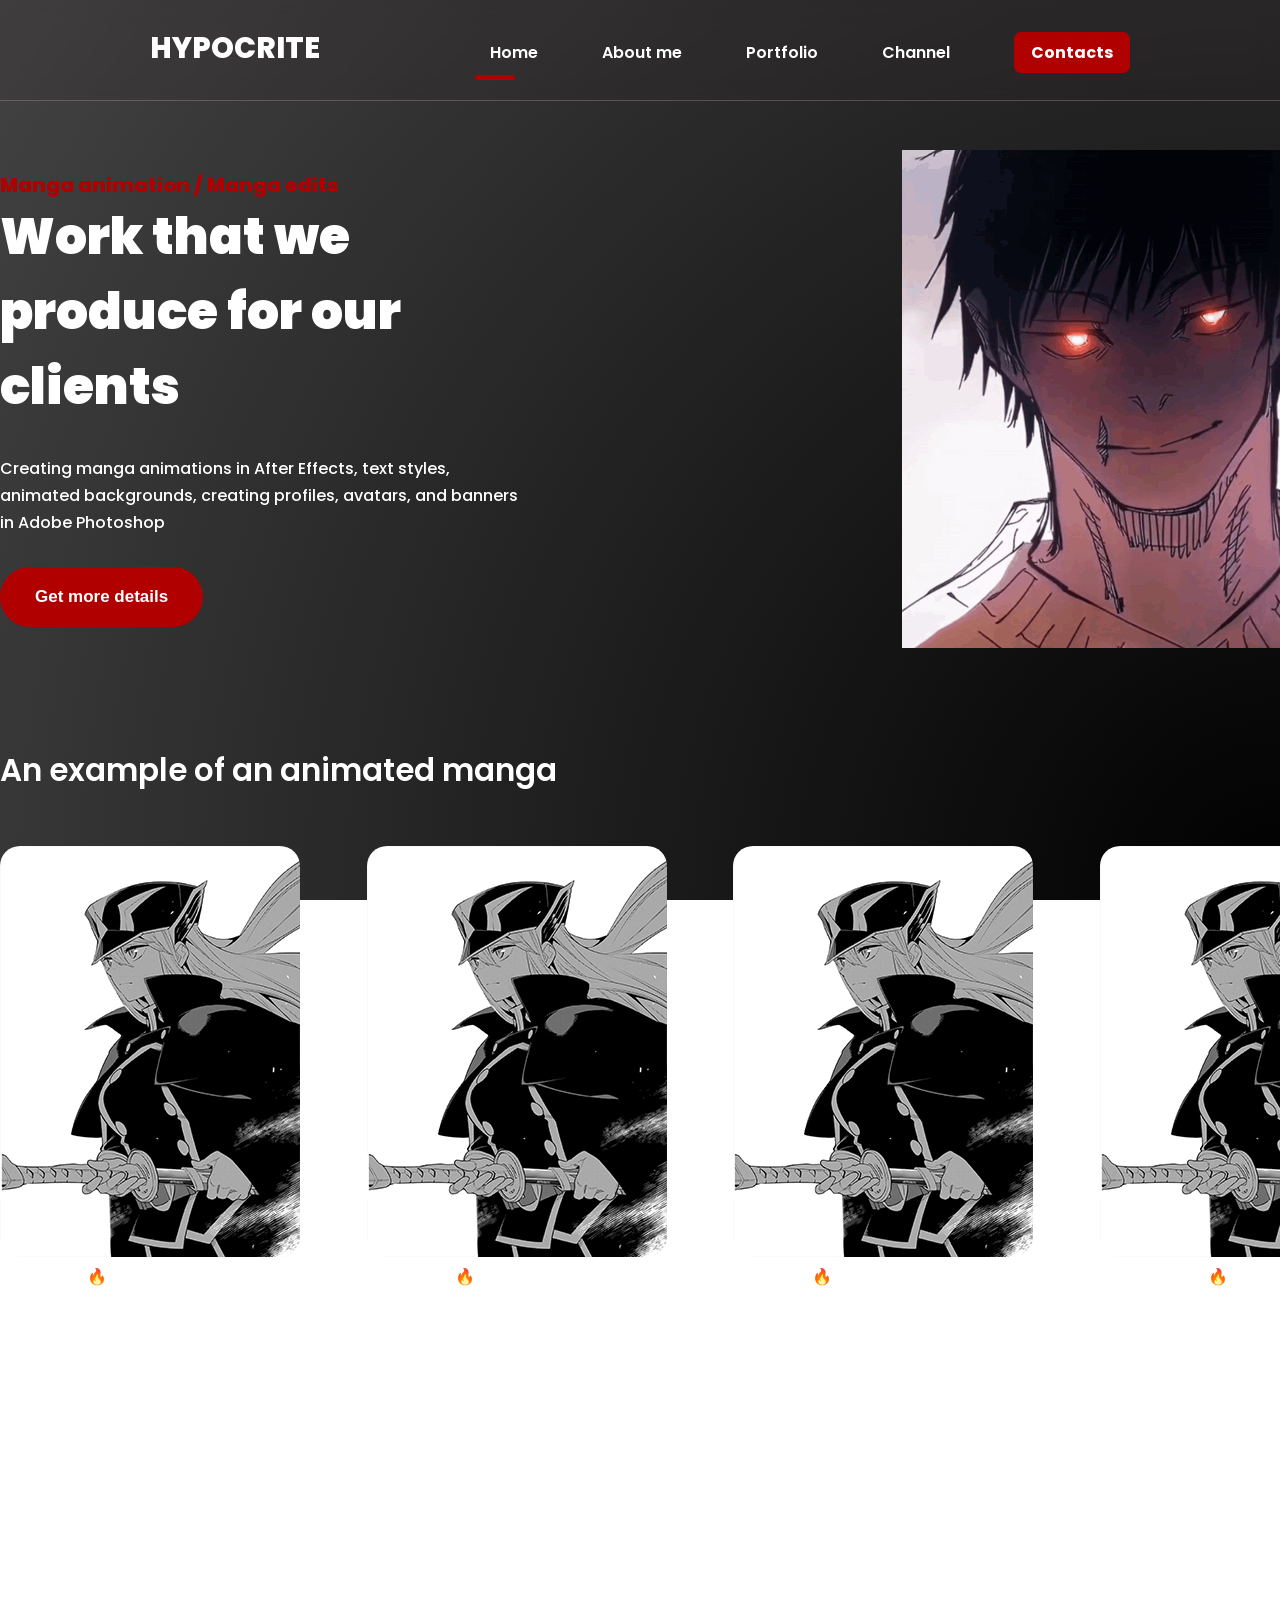
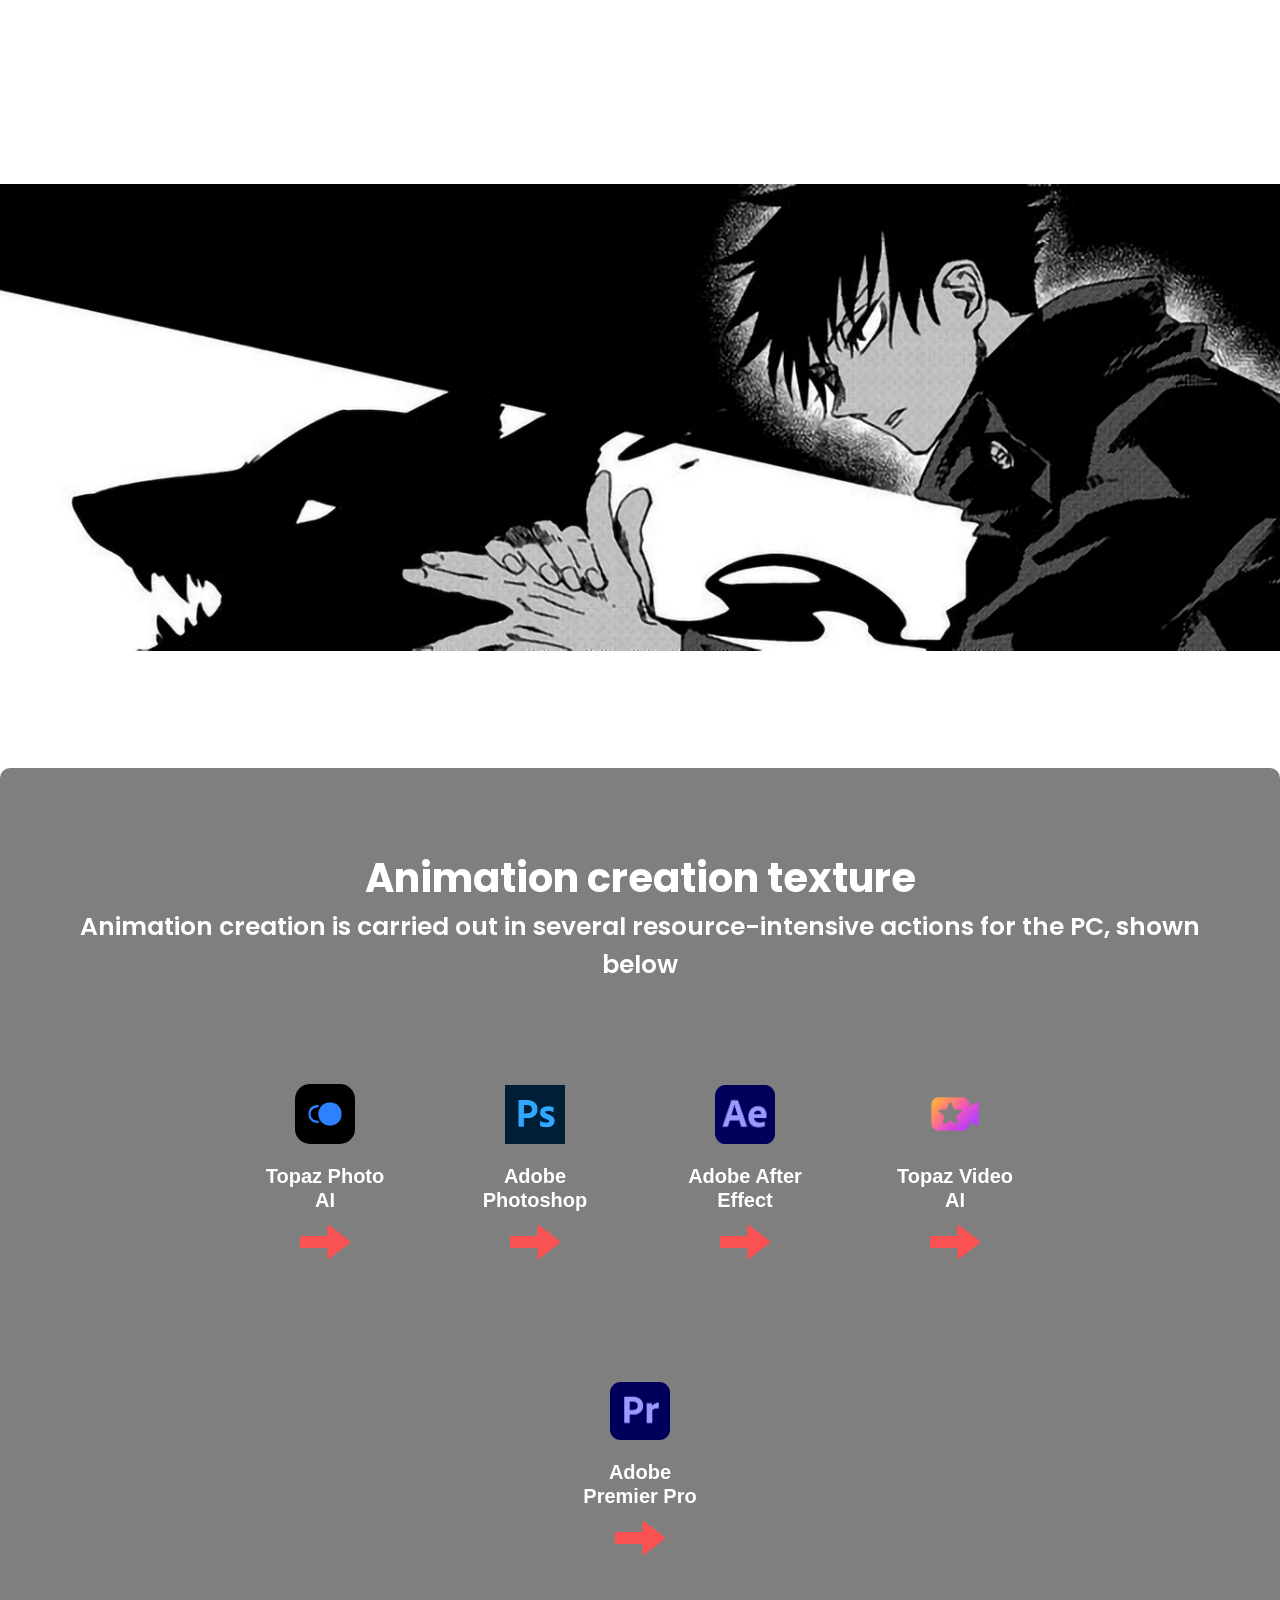
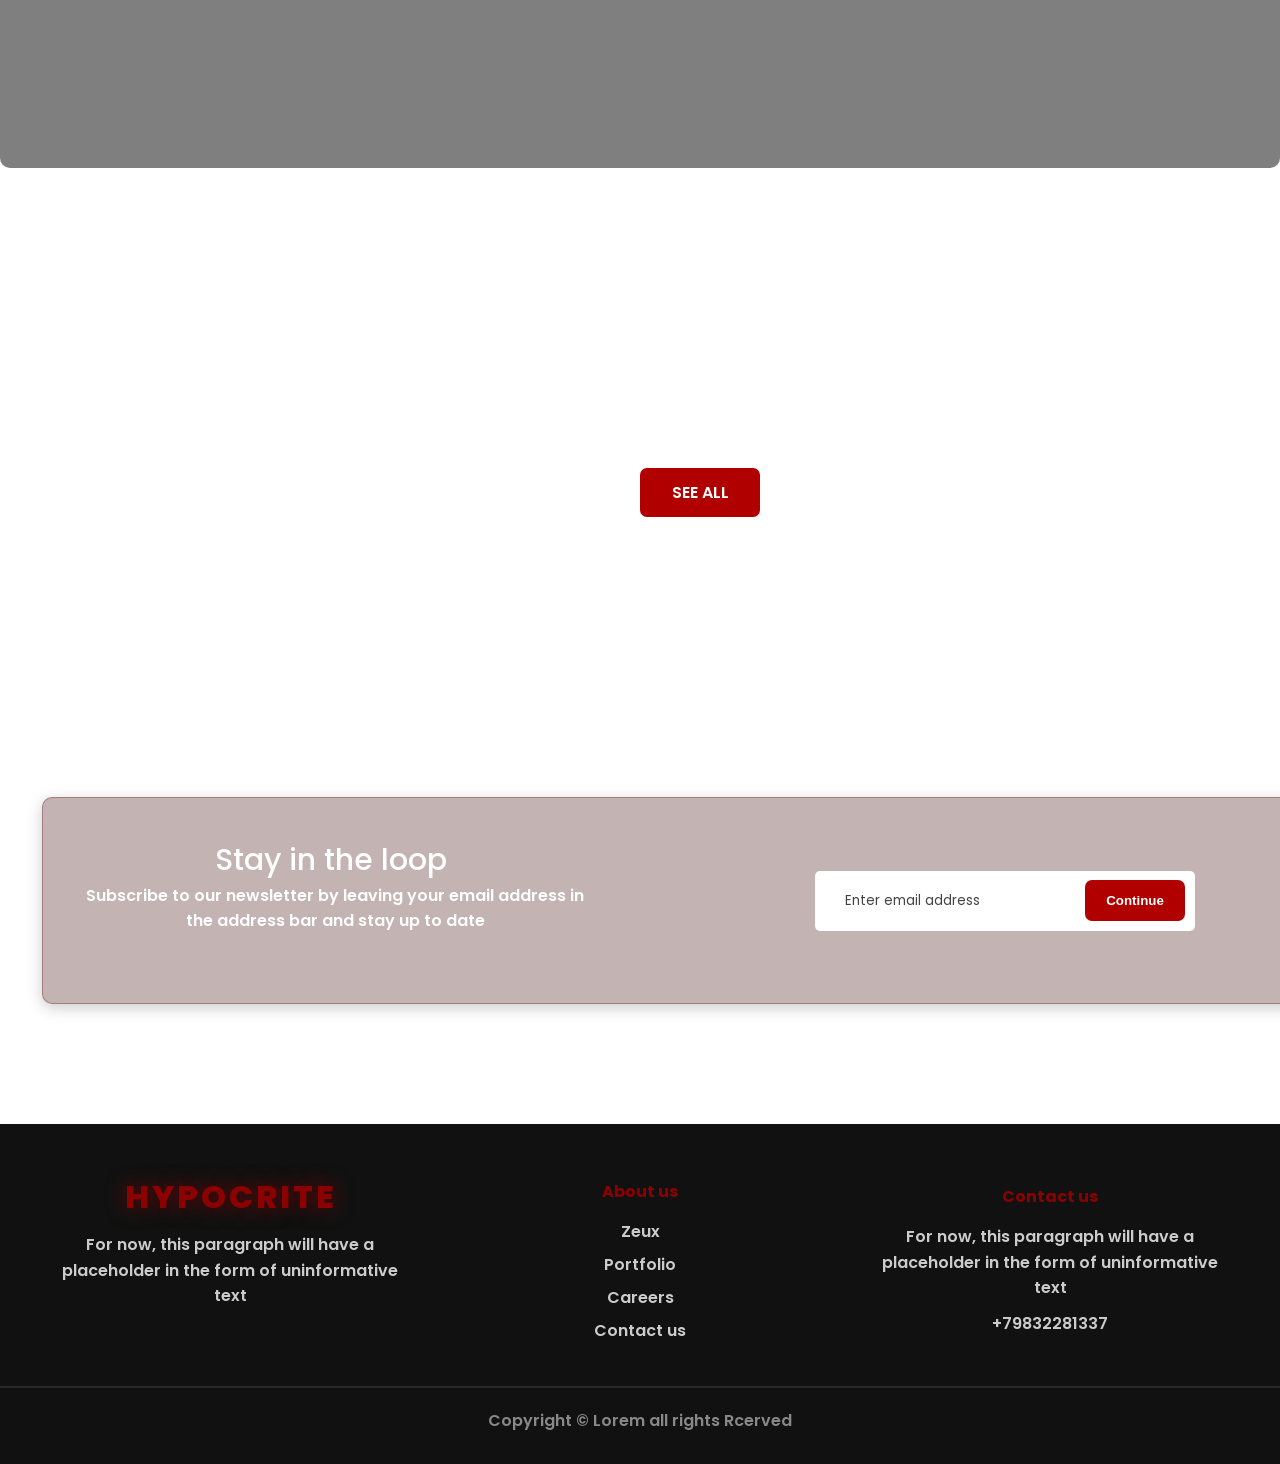
==== templates/index.html @ 6d71b004 "Первый коммит: добавлен проект" ====
<!DOCTYPE html>
<html lang="en">
<head>
    <meta charset="UTF-8">
    <meta name="viewport" content="width=device-width, initial-scale=1.0">
    <title>Edits from HYPOCRITE</title>
    <link rel="stylesheet" href="/static/css/style.css">

    <script defer src="/static/js/script.js"></script>
</head>
<body>
    <div class="animated-gradient">
        <header id="header" class="container">
            <span class="logo">HYPOCRITE</span>
            <nav>
                <ul>
                    <li class="active"><a href="#">Home</a></li>
                    <li><a href="#">About me</a></li>
                    <li><a href="#">Portfolio</a></li>
                    <li><a href="#">Channel</a></li>
                    <li class="btn"> <a href="#">Contacts</a></li>
                </ul>
            </nav>
        </header>   
        <div class="hero container">
            <div class="hero--info">
                <h2>Manga animation / Manga edits</h2>
                <h1>Work that we produce for our clients</h1>
                <p>Creating manga animations in After Effects, text styles, animated backgrounds, creating profiles, avatars, and banners in Adobe Photoshop</p>
                <button class="btn">Get more details</button>
            </div>
            <img src="/static/img/manga-toji.gif" alt="">
        </div>
        <div class="container animation">
            <a href="#" class="see-all">SEE ALL</a>
            <h3>An example of an animated manga</h3>

            <div class="games">
                <div class="block">
                    <img src="/static/img/Kyoka.jpg" alt="">
                    <span><img src="" alt="">🔥Uzen Kyouka</span>
                </div>
                <div class="block">
                    <img src="/static/img/Kyoka.jpg" alt="">
                    <span><img src="" alt="">🔥Tenka Izumo</span>
                </div>
                <div class="block">
                    <img src="/static/img/Kyoka.jpg" alt="">
                    <span><img src="" alt="">🔥Ren Yamashiro</span>
                </div>
                <div class="block">
                    <img src="/static/img/Kyoka.jpg" alt="">
                    <span><img src="" alt="">🔥Shikoku</span>
                </div>
            </div>
        </div>
        <div class="container text-information">
            <p>Information is not available yet, but it will be available soon</p>
        </div>
        
        <div class="container banner">
            <h3>Text stub</h3>
            <p>For now, this paragraph will have a placeholder in the form of uninformative text</p>
            <img src="/static/img/banner.jpg" alt="">
        </div>
        <section class="parallax-block">
            <div class="parallax-content">
                <h3>Animation creation texture</h3>
                <p>Animation creation is carried out in several resource-intensive actions for the PC, shown below</p>
                <div class="info">
                    <div class="blocks">
                        <img src="/static/img/topaz-photo.svg" alt="" class="icon">
                        <p>Topaz Photo AI</p>
                        <img src="/static/img/strelka.png" alt="" class="icon">
                    </div>
                    <div class="blocks">
                        <img src="/static/img/photoshop.png" alt="" class="icon">
                        <p>Adobe Photoshop</p>
                        <img src="/static/img/strelka.png" alt="" class="icon">
                    </div>
                    <div class="blocks">
                        <img src="/static/img/after-effects-icon-logo.png" alt="" class="icon">
                        <p>Adobe After Effect</p>
                        <img src="/static/img/strelka.png" alt="" class="icon">
                    </div>
                    <div class="blocks">
                        <img src="/static/img/topazvideo.png" alt="" class="icon">
                        <p>Topaz Video AI</p>
                        <img src="/static/img/strelka.png" alt="" class="icon">
                    </div>
                    <div class="blocks">
                        <img src="/static/img/Adobe_Premiere_Pro_CC_icon.svg.png" alt="" class="icon">
                        <p>Adobe Premier Pro</p>
                        <img src="/static/img/strelka.png" alt="" class="icon">
                    </div>
                </div>
                </div>
                
            </div>
        </section>
        <div class="container projects">
            <h3>Manufactured products</h3>
            <p>Here are some more products that I create</p>
            <div class="images">
                <img src="" alt="">
                <img src="" alt="">
                <img src="" alt="">
            </div>
            <div class="images">
                <img src="" alt="">
                <img src="" alt="">
                <img src="" alt="">
            </div>
            <a href="" class="see-all">SEE ALL</a>
        </div>

        <div class="container email">
            <h3>Text stub</h3>
            <p>For now, this paragraph will have a placeholder in the form of uninformative text</p>
            <div class="block">
                <div>
                    <h4>Stay in the loop</h4>
                    <p>Subscribe to our newsletter by leaving your email address in the address bar and stay up to date</p>
                </div>
                        <div style="display: flex; gap: 10px; align-items: center;">
                            <input type="email" id="emailField" placeholder="Enter email address" >
                             <button onclick="checkEmail()" id="emailButton">
                                 Continue
                            </button>
                        </div>
                        <div id="emailResult"></div>
                    </div>
                </div>
            </div>
        </div>
    <footer>
        <div class="blocks container">
            <div>
                <span class="logo">HYPOCRITE</span>
                <p>For now, this paragraph will have a placeholder in the form of uninformative text</p>
            </div>
            <div>
                <h4>About us</h4>
                <ul>
                    <li>Zeux</li>
                    <li>Portfolio</li>
                    <li>Careers</li>
                    <li>Contact us</li>
                </ul>
            </div>
            <div>
                <h4>Contact us</h4>
                <p>For now, this paragraph will have a placeholder in the form of uninformative text</p>
                <p>+79832281337</p>
            </div>
        </div>
        <hr>
        <p>Copyright © Lorem all rights Rcerved</p>
    </footer>


</div>
<script>
function showLoading() {
    const resultDiv = document.getElementById('emailResult');
    resultDiv.innerHTML = `
        Проверяем
        <div class="loading-dots">
            <span></span>
            <span></span>
            <span></span>
        </div>
    `;
    resultDiv.className = 'email-result loading';
}

function showSuccess(message) {
    const resultDiv = document.getElementById('emailResult');
    resultDiv.textContent = message;
    resultDiv.className = 'email-result success';
}

function showError(message) {
    const resultDiv = document.getElementById('emailResult');
    resultDiv.textContent = message;
    resultDiv.className = 'email-result error';
}

// Использование в checkEmail:
async function checkEmail() {
    const email = document.getElementById('emailField').value.trim();
    
    if (!email) {
        showError('Введите email');
        return;
    }
    
    showLoading(); // 
    
    try {
        const response = await fetch('http://127.0.0.1:5000/check-email', {
            method: 'POST',
            headers: {'Content-Type': 'application/json'},
            body: JSON.stringify({email: email})
        });
        
        const data = await response.json();
        
        if (data.valid) {
            showSuccess('✅ Email успешно сохранен!');
            document.getElementById('emailField').value = '';
        } else {
            showError('❌ ' + data.message);
        }
    } catch (error) {
        showError('❌ Сервер недоступен');
    }
}
</script>
</body>
</html>
---- static/css/style.css ----
@import url('https://fonts.googleapis.com/css2?family=Poppins:ital,wght@0,100;0,200;0,300;0,400;0,500;0,600;0,700;0,800;0,900;1,100;1,200;1,300;1,400;1,500;1,600;1,700;1,800;1,900&display=swap');

* {
    margin: 0;
    padding: 0;
    box-sizing: border-box; 
}

body {
    font-family: 'Poppins', sans-serif;
    font-weight: 600;
    color: #fff;
    min-height: 100vh;
    position: relative;
    font-size: 16px;
}

a {
  text-decoration: none;
}


body::before {
    content: '';
    position: fixed;
    top: 0;
    left: 0;
    width: 100%;
    height: 100%;
    background: radial-gradient(circle at center, #000000 0%, #434343 100%);
    background-size: 200% 200%;
    animation: gradientAnimation 3s normal infinite;
    z-index: -1;
}

@keyframes gradientAnimation {
    0% { background-position: 0% 0%; }
    50% { background-position: 100% 100%; }
    100% { background-position: 0% 0%; }
}

.container {
    width: 1400px;
    margin: 0 auto;
    position: relative; 
    z-index: 1;
}

header {
    padding: 50px 0;
    position: relative;
}


header.container {
  width: 100%;
  position: fixed;
  z-index: 1000;
  background-color: rgba(48, 39, 39, 0.185);
  backdrop-filter: blur(10px);
  -webkit-backdrop-filter: blur(10px);

  border-bottom: 1px solid rgba(255, 255, 255,0.2);
}

#header.shrink {
    padding: 40px 0;
    background: rgba(0, 0, 0, 0.9);
    backdrop-filter: blur(10px);
    box-shadow: 0 2px 20px rgba(0, 0, 0, 0.1);
}

#header.shrink .logo {
    font-size: 20px;
    top: 20px;
}

#header.shrink nav ul li a {
    font-size: 14px;
    top: 5px;
}


header .logo, footer .blocks .logo {
    text-transform: uppercase;
    font-size: 29px;
    font-weight: 800;
    position: absolute;
    left: 150px;
    bottom: 30px;
}

header nav {
    float: right;
    width: 50%;
    position: absolute;
    right: 150px;
    bottom: 30px;
}

header nav ul {
    list-style: none;
    display: flex;
    justify-content: space-between;
}

header nav ul li {
  display: inline-block;
}

header nav ul li a {
  color: #fff
}

header nav ul li.active::after {
  content:'';
  display: block;
  width: 40px;
  height: 5px;
  background: #B00000;
  border-radius: 10px;
  position: relative;
  top: 10px;
  left: -15px;
}

header nav ul li:not(.active):not(.btn) a:hover {
    border-bottom: 2px solid #B00000;
}

header nav ul li.btn a, .email .block button {
    background: #B00000;
    padding: 9px 17px;
    border-radius: 7px;
    transition: all 500ms ease;
}

header nav ul li.btn a:hover, .email .block button:hover {
    background: #E50000;
}

.btn {
  font-weight: bold;
}
.hero {
  padding-bottom: 100px;
  position: relative;
  top: 100px;
}

.hero--info {
  width: 530px;
  padding-top: 70px;
}

.hero--info h2 {
  color: #B00000;
  font-size: 20px;
  font-weight: 800;
}

.hero--info h1 {
  font-size: 50px;
  font-weight: 1000;
}

.hero--info p {
  font-weight: 500;
  line-height: 170%;
  margin: 30px 0px;
}

.hero--info .btn {
  background: #B00000;
  color: #fff;
  border-radius: 50px;
  padding: 20px 35px;
  border: 0;
  transition: all 500ms ease;
  font-size: 17px;
}

.hero--info .btn:hover {
  cursor: pointer;
  transform: scale(1.1);
}

.hero img {
  position: absolute;
  top: 50px;
  right: 0;
}

.block img {
    border-radius: 20px;  

}

.animation {
  padding-top: 120px;
}

.animation h3 {
  font-weight: 600;
  font-size: 31px;
}

.animation .see-all, .projects .see-all {
  color: #fff;
  background: #B00000;
  border-radius: 7px;
  padding: 12px 23px;
  float: right;
  display: block;
  transition: all 500ms ease;
}

.animation .see-all:hover, .projects .see-all:hover {
  transform: scale(1.1);
}

.animation .games {
  display: flex;
  justify-content: space-between;
  width: 100%;
  padding: 50px 0;
}

.animation .games span {
  display: block;
  text-align: center;
  margin-top: 0px;
}

.text-information {
  padding: 50px 0;
  font-size: 35px;
  font-weight: 600;
  text-align: center;
  width: 800px;
}

.banner {
  padding: 80px 0px;
}

.banner h3 {
  font-size: 30px;
  font-weight: 600;
  margin-bottom: 30px;
}

.banner p {
  line-height: 170%;
  margin-bottom: 30px;
  width: 550px;
}

.banner img {
  width: 100%;
  margin-bottom: 30px;
}

.parallax-block {
  min-height: 400px; 

  background-image: url(/static/imgcss/Banner1.jpeg) ;

  background-attachment: fixed;

  background-position: center;
  background-repeat: no-repeat;
  background-size: cover;

  display: flex;
  align-items: center; 
  justify-content: center;
}

.parallax-content {

  text-align: center;
  color: white;
  background-color: rgba(0, 0, 0, 0.5); 
  padding: 80px;
  border-radius: 10px;
}

.parallax-content h3 {
  font-size: 40px;
}

.parallax-content p {
  font-size: 25px;
}

.info {
  display: flex;           
  flex-wrap: wrap;         
  gap: 90px;               
  justify-content: center; 
  align-items: flex-end;
  margin: 100px;   
}

.blocks {
  display: flex;
  flex-direction: column;  
  align-items: center;     
  text-align: center;      
  width: 120px;            
}

.blocks .icon {
  width: 60px;             
  height: auto;
  margin-bottom: 20px;     
}

.info p {
  font-family: Arial, sans-serif;
  font-size: 20px;
  font-weight: medium;
  color: #fff;
  line-height: 1.2;
}

.projects {
  padding: 100px 0;
}

.projects h3 {
  font-size: 30px;
  text-align: center;
}

.projects p {
  margin: 40px 0;
  text-align: center;
}

.projects .see-all {
  float: none;
  width: 120px;
  text-align: center;
  margin: auto;
}

.email {
  padding-bottom: 120px;
}

.email h3  {
  margin-top: 60px;
  font-size: 30px;
  text-align: center;
  margin-bottom: 20px;
}

.email p {
  text-align: center;
  margin-bottom: 30px;
}

.email .block {
  background: rgba(56, 4, 4, 0.3);  

  backdrop-filter: blur(10px);
  -webkit-backdrop-filter: blur(10px); 

  margin-bottom: 30px;
  border-radius: 10px;
  padding: 40px 3%;
  width: 94%;
  display: flex;
  justify-content: space-between;
  align-items: center;
  margin: auto;
  
  border: 1px solid rgba(88, 0, 0, 0.3);
  
  box-shadow: 0 4px 15px rgba(0, 0, 0, 0.2);
}

.email .block h4 {
  font-size: 30px;
  font-weight: 500;
  margin-left: 130px;
}

.email .block p {
  width: 500px;
}

.email .block input {
  background: #fff;
  outline: none;
  border: 0;
  border-radius: 5px;
  width: 380px;
  font-family: 'Poppins', sans-serif;
  font-weight: 400;
  padding: 20px 30px;
  position: relative;
  right: -100px;
  z-index: 1;
  padding-right: 120px;
}

.email .block input::placeholder {
  color: #434343;
}

.email .block button {
  cursor: pointer;
  border: 0;
  padding: 13px 17px;
  z-index: 2;
}


#emailButton {
    min-width: 100px;  
    width: auto; 
}

#emailButton {
    width: 100px;       
    text-align: center;
    font-weight: 700;
    color: #fff;
    margin-left: -20px;
}

footer {
    background: #111;
    color: #fff;
    padding: 40px 0 20px;
    width: 100%;
}

footer .blocks {
    display: flex !important;              
    justify-content: space-between !important; 
    flex-direction: row !important;        
    flex-wrap: wrap !important;             
    gap: 30px !important;
    width: 100% !important;
    max-width: 1200px !important;          
    margin: 0 auto !important;
}

footer .blocks > div {
    flex: 1 1 250px !important;            
    min-width: 250px !important;
    padding: 15px !important;
    box-sizing: border-box !important;
}

footer .logo {
    display: block;
    font-size: 32px;
    font-weight: 800;
    color: #8B0000;
    margin-bottom: 25px;
    letter-spacing: 3px;
    text-shadow: 0 0 20px rgba(139, 0, 0, 0.8);
    padding-left: 60px;
}

footer h4 {
    color: #8B0000;
    margin-bottom: 15px;
}

footer ul {
    list-style: none;
    padding: 0;
}

footer ul li {
    margin-bottom: 8px;
    color: #ccc;
}

footer p {
    color: #ccc;
    line-height: 1.6;
    margin-bottom: 10px;
}

footer hr {
    border: 1px solid rgba(255,255,255,0.1);
    margin: 20px 0;
}

footer > p {
    text-align: center;
    color: #888;
}

footer .blocks > div:first-child .logo {
    display: block !important;
    margin-bottom: 110px !important;  
    font-size: 32px !important;
    color: #8B0000 !important; 
    padding-bottom: 5px !important;
    margin-left: -125px;
}

footer .blocks > div:first-child p {
    margin-top: 20px !important;  
    color: #ccc !important;

}
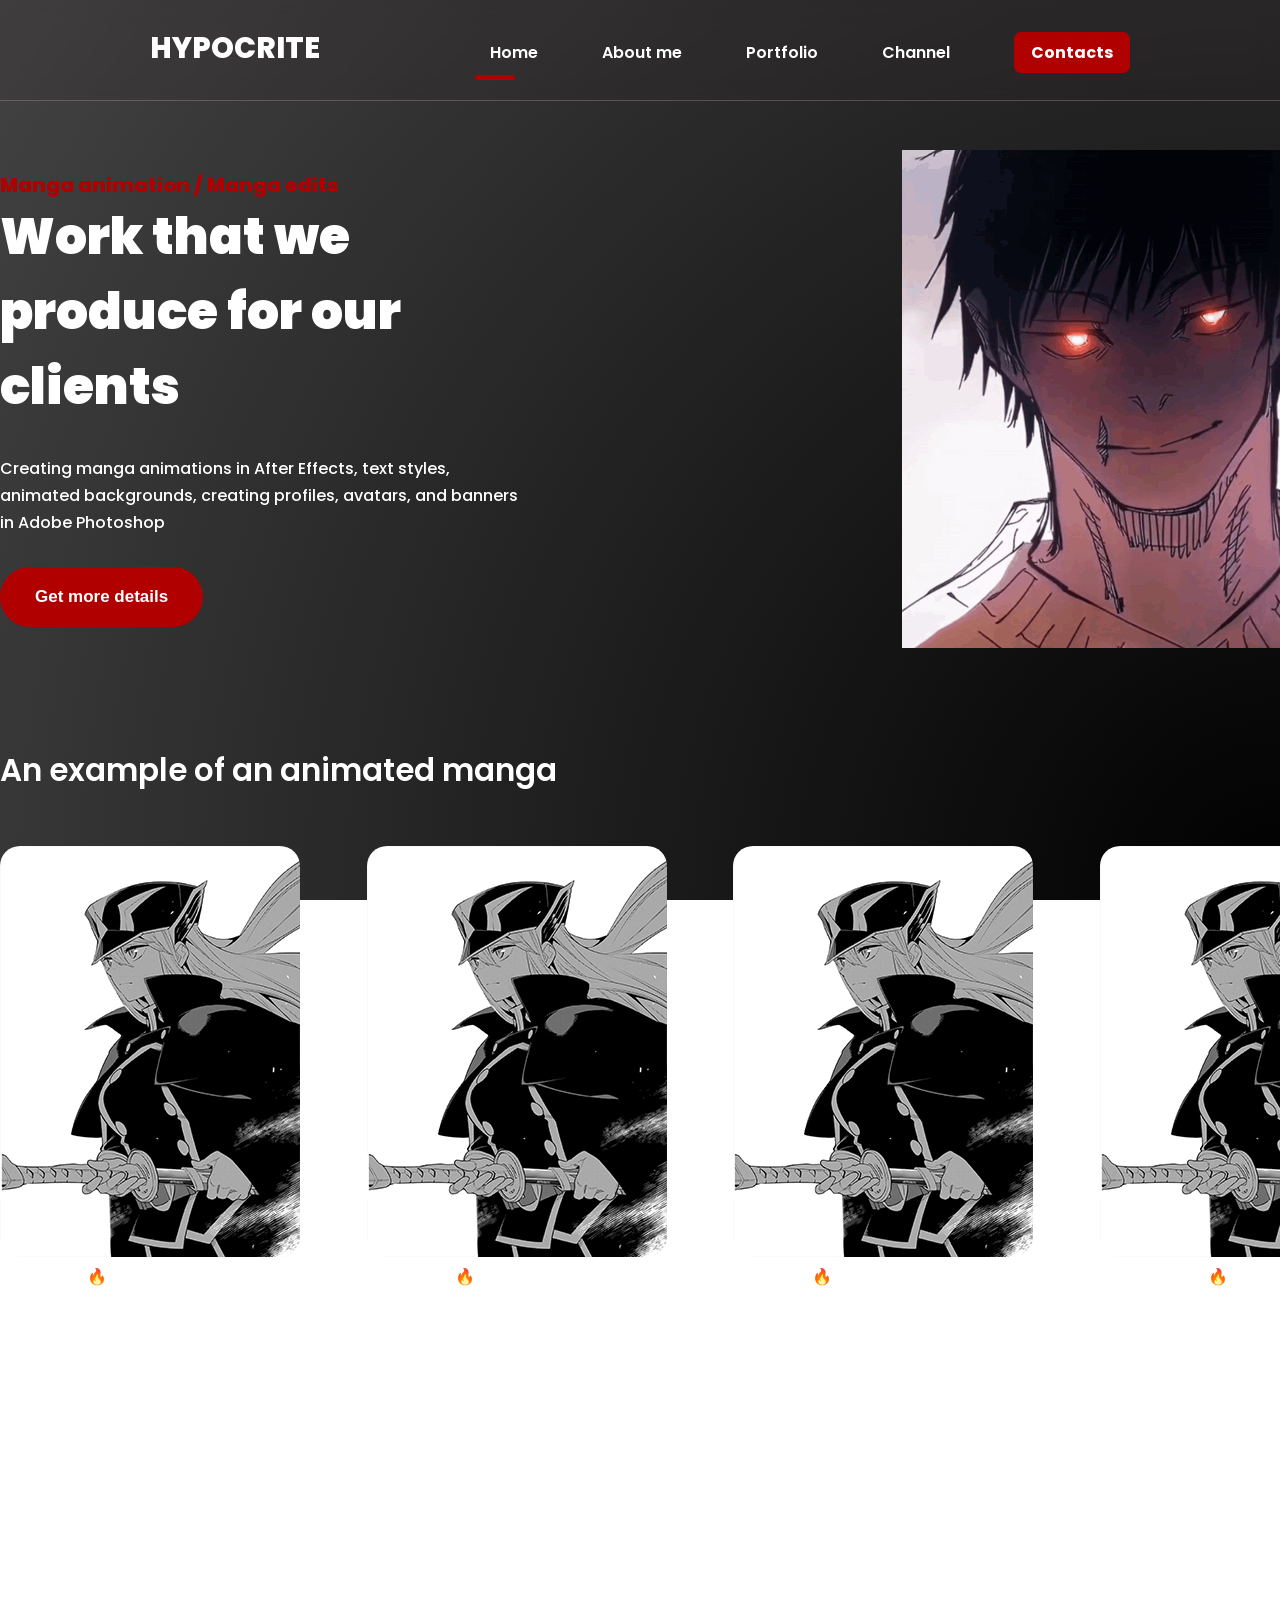
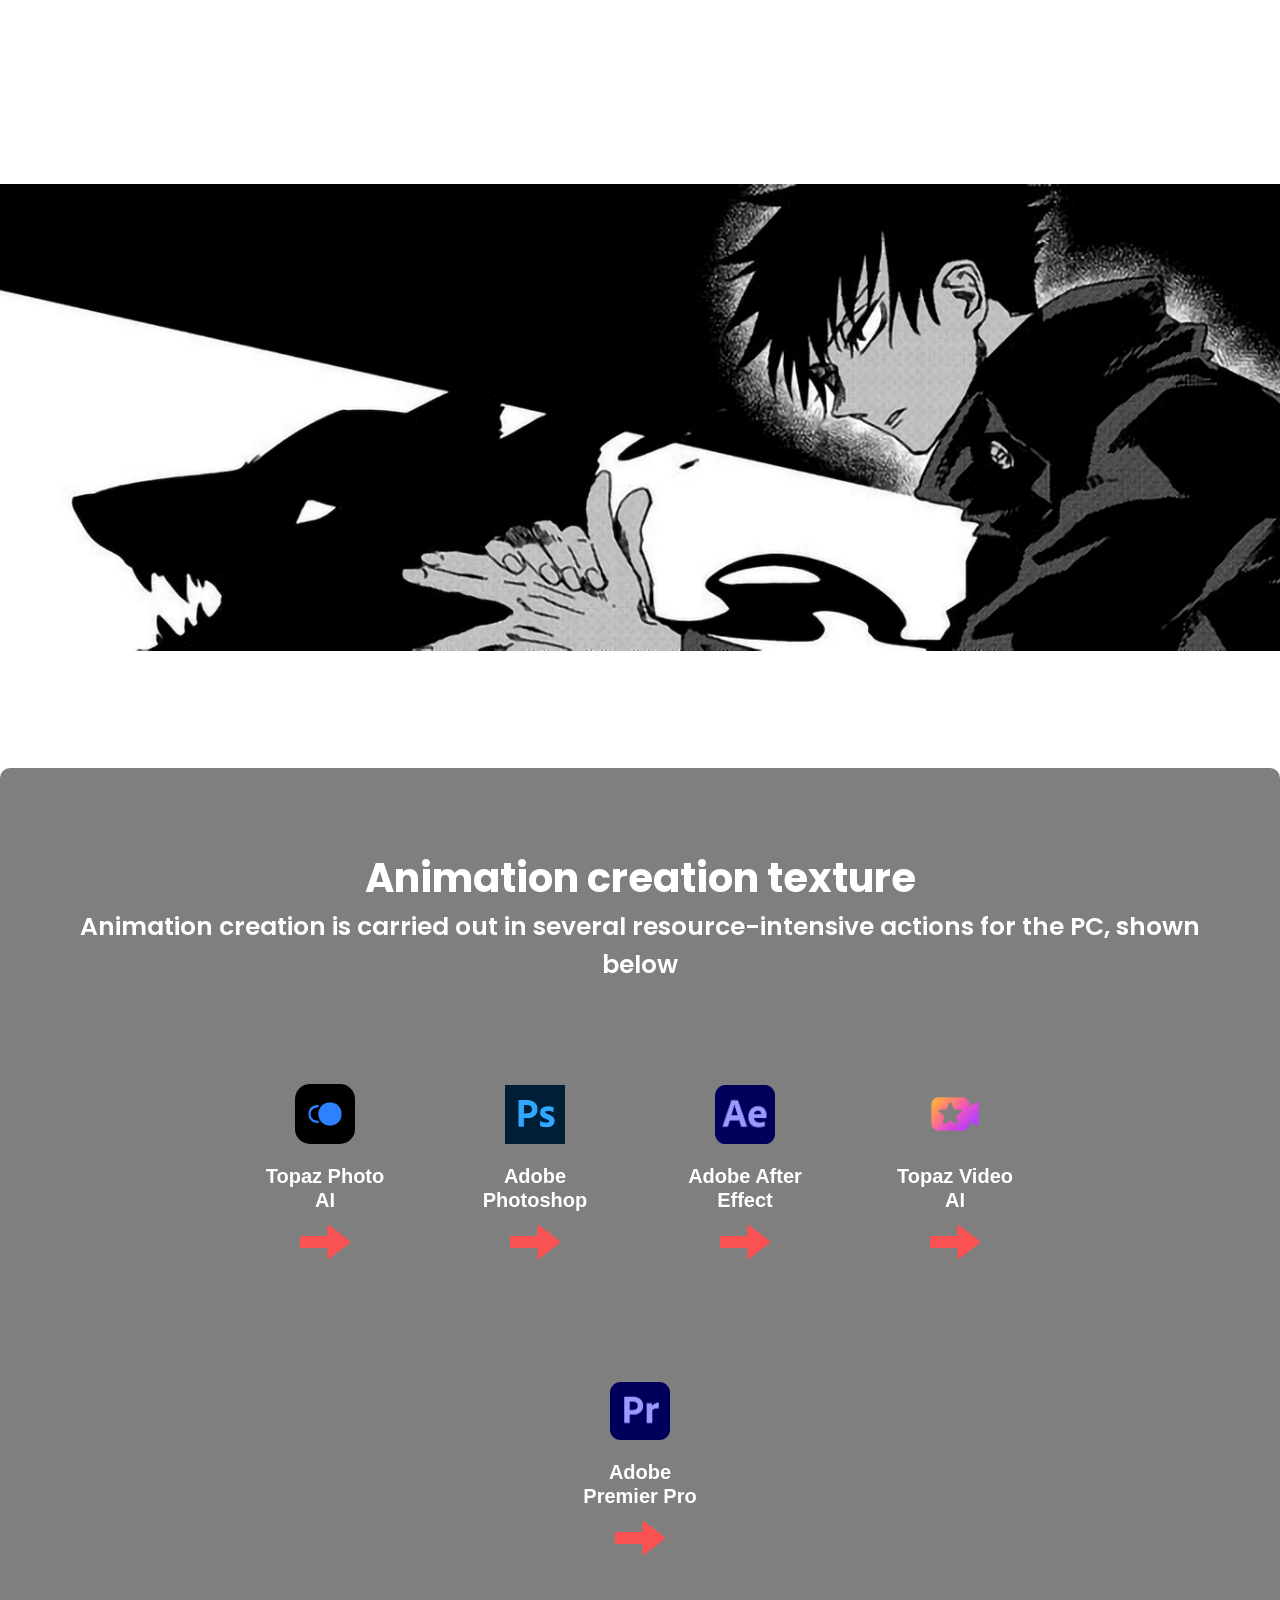
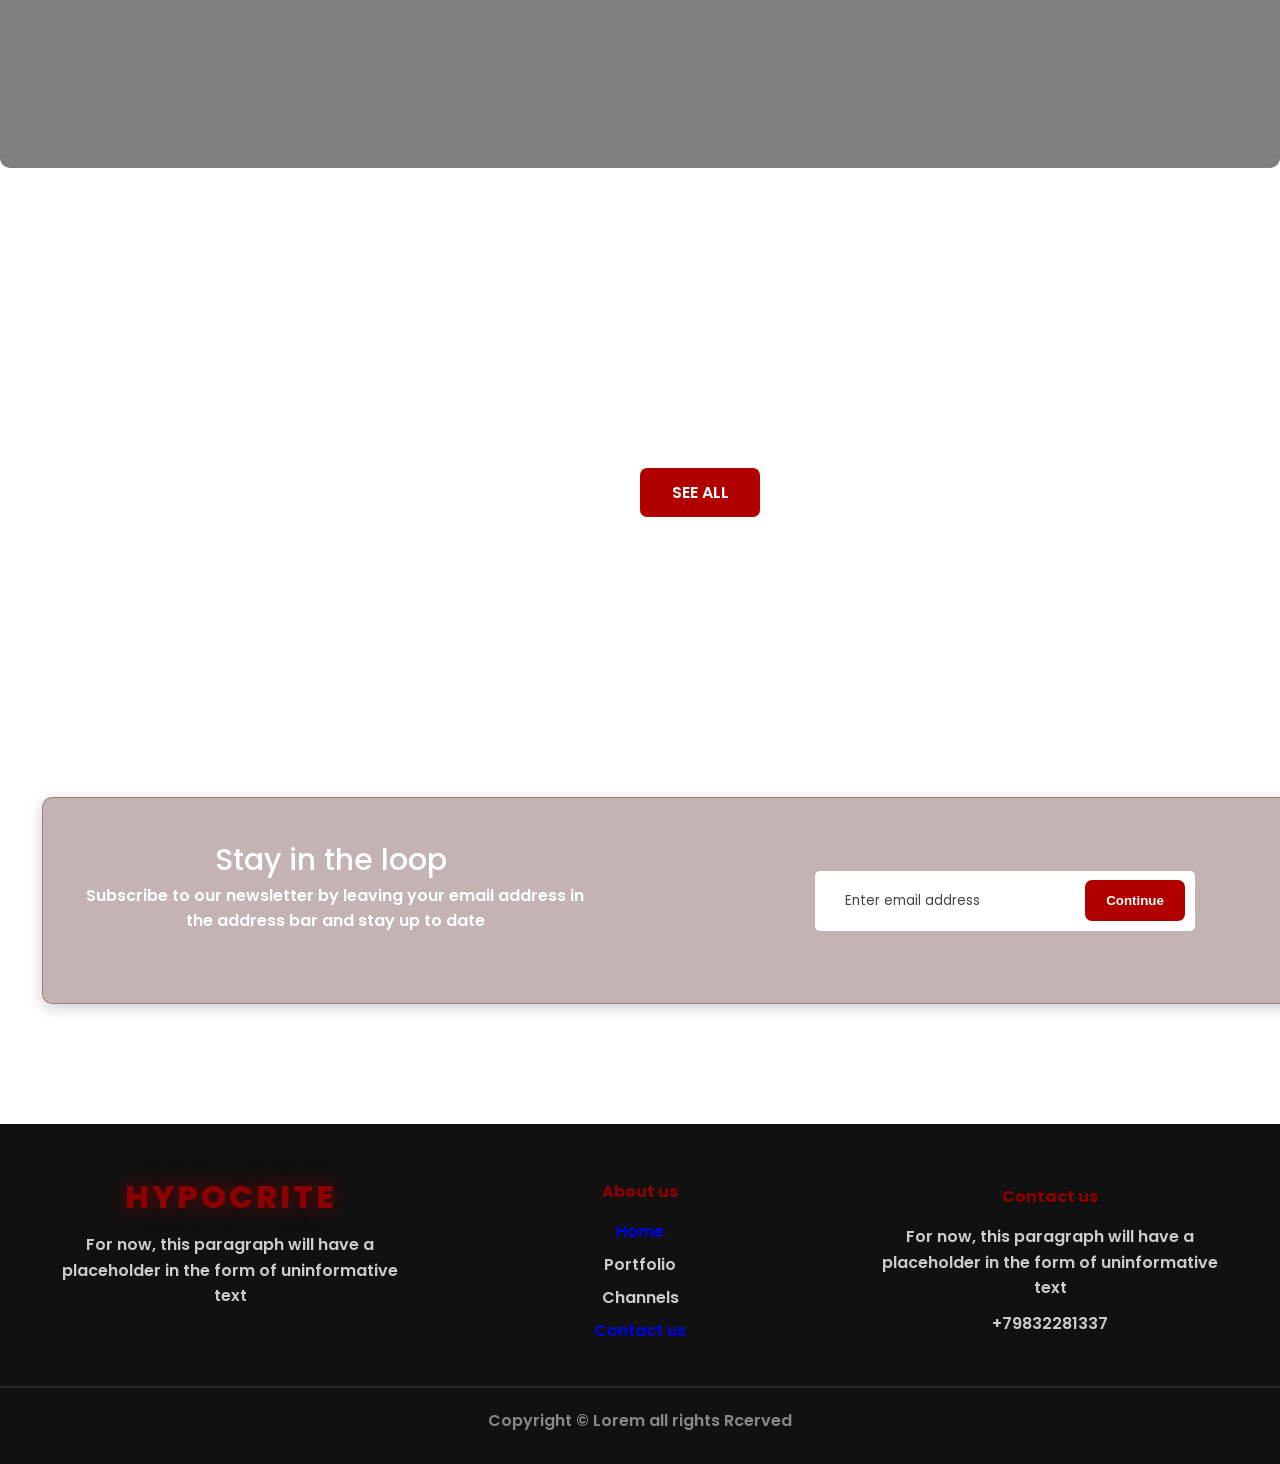
==== commit 13bfaf1c: "Страница отзывов" ====
--- a/templates/index.html
+++ b/templates/index.html
@@ -14,8 +14,8 @@
             <span class="logo">HYPOCRITE</span>
             <nav>
                 <ul>
-                    <li class="active"><a href="#">Home</a></li>
-                    <li><a href="#">About me</a></li>
+                    <li class="active"><a href="/templates/index.html">Home</a></li>
+                    <li><a href="/templates/about.html">About me</a></li>
                     <li><a href="#">Portfolio</a></li>
                     <li><a href="#">Channel</a></li>
                     <li class="btn"> <a href="#">Contacts</a></li>
@@ -142,10 +142,10 @@
             <div>
                 <h4>About us</h4>
                 <ul>
-                    <li>Zeux</li>
+                    <li><a href="/templates/index.html">Home</a></li>
                     <li>Portfolio</li>
-                    <li>Careers</li>
-                    <li>Contact us</li>
+                    <li>Channels</li>
+                    <li><a href="/templates/about.html">Contact us</a></li>
                 </ul>
             </div>
             <div>
--- a/static/css/style.css
+++ b/static/css/style.css
@@ -432,6 +432,41 @@
     margin-left: -20px;
 }
 
+.work {
+  padding: 300px 0 !important;
+  margin-bottom: -150px;
+}
+
+.work h2 {
+ font-size: 25px !important;
+ margin-bottom: 40px !important;
+}
+
+.work .blockss {
+  display: flex  ;
+  justify-content: space-between ;
+}
+
+.work .blockss .blockk {
+  width: 30%;
+  border-radius: 10px;
+  padding: 50px 35px;
+  background: #2c2a2a;
+}
+
+.work .blockss .blockk h3 {
+  font-size: 20px;
+  margin: 20px 0;
+}
+
+.work .blockss .blockk .badge {
+  border-radius: 7px;
+  padding: 10px 20px;
+  background: #8d0000;
+}
+
+
+
 footer {
     background: #111;
     color: #fff;
